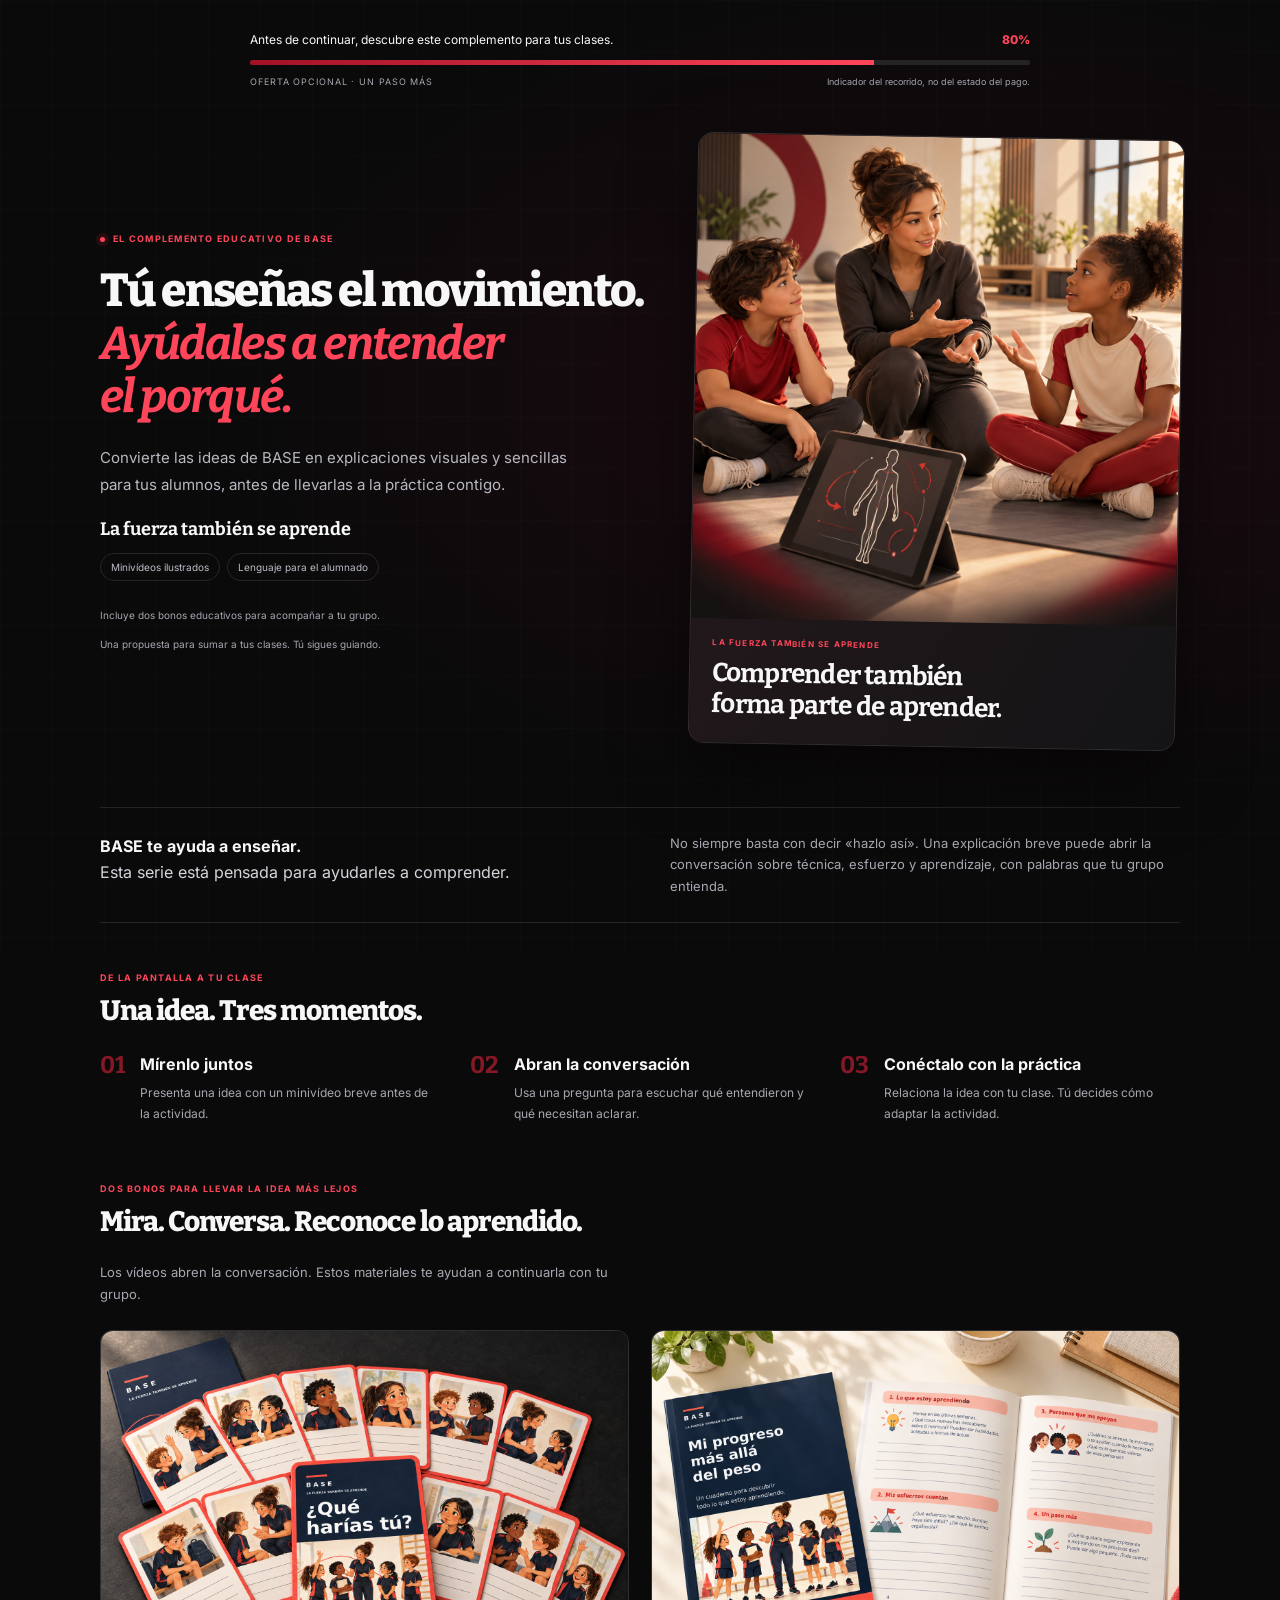
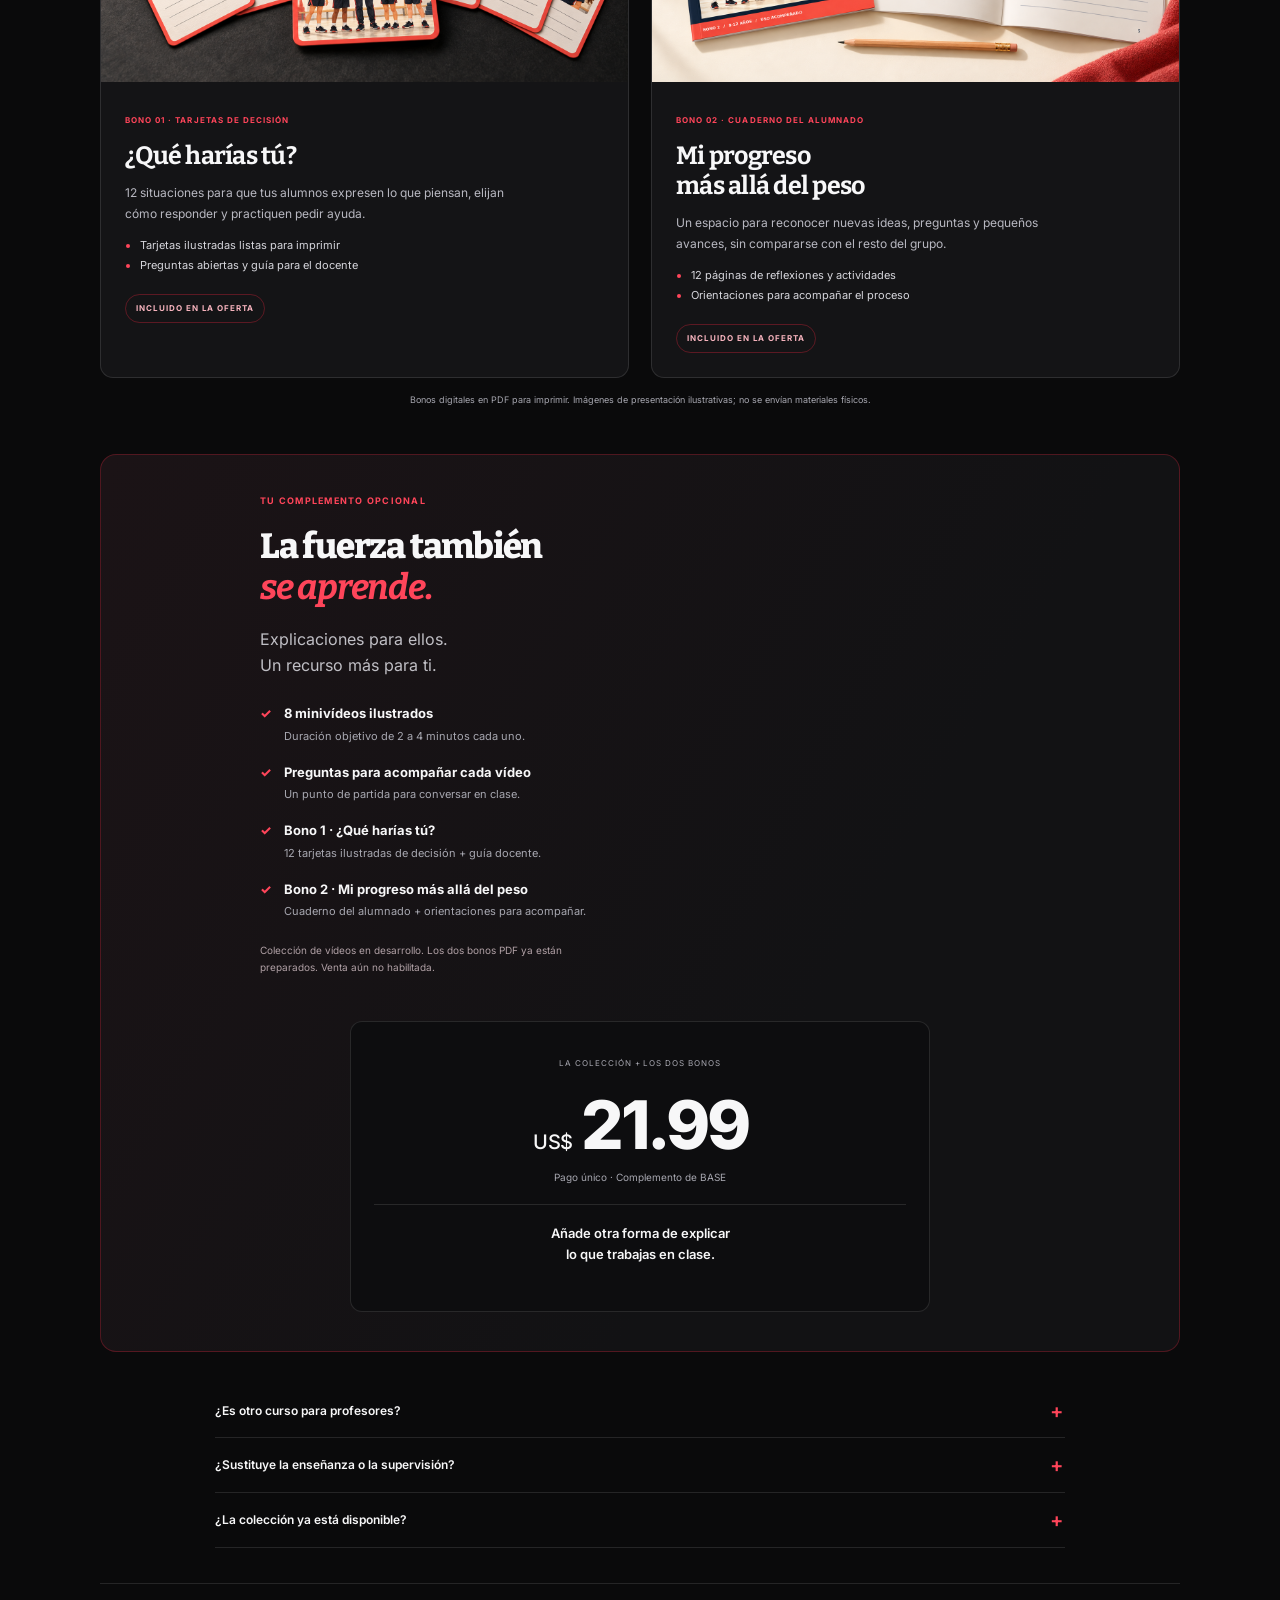
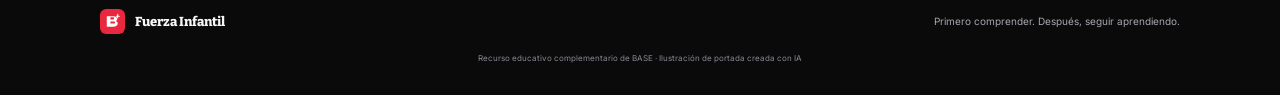
==== inicio/up1/index.html @ d93c8211 "Add files via upload" ====
<!doctype html>
<html lang="es-419">
<head>
<meta charset="utf-8"><meta name="viewport" content="width=device-width,initial-scale=1">
<meta name="robots" content="noindex,nofollow"><meta name="theme-color" content="#0a0a0b">
<title>La fuerza también se aprende · BASE</title>
<meta name="description" content="Propuesta de minivídeos educativos para ayudar a tu alumnado a comprender la práctica de fuerza. Complemento opcional de BASE.">
<link rel="icon" href="assets/mark.svg" type="image/svg+xml"><link rel="stylesheet" href="assets/fonts.css"><link rel="stylesheet" href="styles.css">
</head>
<body>
<a class="skip" href="#contenido">Saltar al contenido</a>

<main id="contenido">
<section class="journey wrap" aria-label="Oferta adicional opcional">
<div class="journey-head"><p>Antes de continuar, descubre este complemento para tus clases.</p><span>80%</span></div>
<div class="progress" role="progressbar" aria-label="Posición ilustrativa en el recorrido de la oferta" aria-valuemin="0" aria-valuemax="100" aria-valuenow="80"><span></span></div>
<div class="journey-foot"><span>OFERTA OPCIONAL · UN PASO MÁS</span><span>Indicador del recorrido, no del estado del pago.</span></div>
</section>
<section class="hero wrap">
<div class="hero-copy"><p class="eyebrow"><span></span> EL COMPLEMENTO EDUCATIVO DE BASE</p>
<h1>Tú enseñas el movimiento.<br><em>Ayúdales a entender<br>el porqué.</em></h1>
<p class="intro">Convierte las ideas de BASE en explicaciones visuales y sencillas para tus alumnos, antes de llevarlas a la práctica contigo.</p>
<p class="product-name">La fuerza también se aprende</p>
<div class="tags"><span>Minivídeos ilustrados</span><span>Lenguaje para el alumnado</span></div>
<p class="micro">Incluye dos bonos educativos para acompañar a tu grupo.</p>
<p class="micro">Una propuesta para sumar a tus clases. Tú sigues guiando.</p></div>
<figure class="visual visual-new"><img class="hero-image" src="assets/hero-aprender-v2.png" width="1254" height="1254" alt="Ilustración de una docente conversando con dos alumnos sobre el aprendizaje del movimiento."><figcaption><span>LA FUERZA TAMBIÉN SE APRENDE</span><b>Comprender también<br>forma parte de aprender.</b></figcaption></figure>
</section>
<section class="bridge wrap"><p><b>BASE te ayuda a enseñar.</b><br>Esta serie está pensada para ayudarles a comprender.</p><p>No siempre basta con decir «hazlo así». Una explicación breve puede abrir la conversación sobre técnica, esfuerzo y aprendizaje, con palabras que tu grupo entienda.</p></section>
<section class="how wrap"><div class="section-heading"><p class="eyebrow">DE LA PANTALLA A TU CLASE</p><h2>Una idea. Tres momentos.</h2></div><div class="steps"><article><span>01</span><div><h3>Mírenlo juntos</h3><p>Presenta una idea con un minivídeo breve antes de la actividad.</p></div></article><article><span>02</span><div><h3>Abran la conversación</h3><p>Usa una pregunta para escuchar qué entendieron y qué necesitan aclarar.</p></div></article><article><span>03</span><div><h3>Conéctalo con la práctica</h3><p>Relaciona la idea con tu clase. Tú decides cómo adaptar la actividad.</p></div></article></div></section>
<section class="bonuses wrap" aria-labelledby="bonus-title"><div class="section-heading"><p class="eyebrow">DOS BONOS PARA LLEVAR LA IDEA MÁS LEJOS</p><h2 id="bonus-title">Mira. Conversa. Reconoce lo aprendido.</h2><p class="bonus-intro">Los vídeos abren la conversación. Estos materiales te ayudan a continuarla con tu grupo.</p></div><div class="bonus-grid"><article class="bonus-card"><div class="mockup"><img src="assets/bono-tarjetas-mockup-v3.png" width="1536" height="1024" loading="lazy" alt="Presentación de las tarjetas ilustradas ¿Qué harías tú? y su guía para docentes."></div><div class="bonus-copy"><span class="bonus-number">BONO 01 · TARJETAS DE DECISIÓN</span><h3>¿Qué harías tú?</h3><p>12 situaciones para que tus alumnos expresen lo que piensan, elijan cómo responder y practiquen pedir ayuda.</p><ul><li>Tarjetas ilustradas listas para imprimir</li><li>Preguntas abiertas y guía para el docente</li></ul><span class="included-label">INCLUIDO EN LA OFERTA</span></div></article><article class="bonus-card"><div class="mockup"><img src="assets/bono-cuaderno-mockup-v3.png" width="1536" height="1024" loading="lazy" alt="Presentación del cuaderno Mi progreso más allá del peso con su portada y páginas de reflexión."></div><div class="bonus-copy"><span class="bonus-number">BONO 02 · CUADERNO DEL ALUMNADO</span><h3>Mi progreso<br>más allá del peso</h3><p>Un espacio para reconocer nuevas ideas, preguntas y pequeños avances, sin compararse con el resto del grupo.</p><ul><li>12 páginas de reflexiones y actividades</li><li>Orientaciones para acompañar el proceso</li></ul><span class="included-label">INCLUIDO EN LA OFERTA</span></div></article></div><p class="mockup-note">Bonos digitales en PDF para imprimir. Imágenes de presentación ilustrativas; no se envían materiales físicos.</p></section>
<section id="oferta" class="offer wrap" aria-labelledby="offer-title"><div class="offer-copy"><p class="eyebrow">TU COMPLEMENTO OPCIONAL</p><h2 id="offer-title">La fuerza también<br><em>se aprende.</em></h2><p class="offer-intro">Explicaciones para ellos.<br>Un recurso más para ti.</p><ul class="includes"><li><b>8 minivídeos ilustrados</b><span>Duración objetivo de 2 a 4 minutos cada uno.</span></li><li><b>Preguntas para acompañar cada vídeo</b><span>Un punto de partida para conversar en clase.</span></li><li><b>Bono 1 · ¿Qué harías tú?</b><span>12 tarjetas ilustradas de decisión + guía docente.</span></li><li><b>Bono 2 · Mi progreso más allá del peso</b><span>Cuaderno del alumnado + orientaciones para acompañar.</span></li></ul><p class="planned">Colección de vídeos en desarrollo. Los dos bonos PDF ya están preparados. Venta aún no habilitada.</p></div><div class="offer-box"><span class="price-label">LA COLECCIÓN + LOS DOS BONOS</span><div class="base-offer-price" aria-label="21 dólares estadounidenses con 99 centavos"><span class="base-offer-currency">US$</span><span class="base-offer-amount">21.99</span></div><p class="price-sub">Pago único · Complemento de BASE</p><div class="divider"></div><p class="box-lead">Añade otra forma de explicar<br>lo que trabajas en clase.</p>
<!-- HOTMART - Sales Funnel Widget -->
<div id="hotmart-sales-funnel"></div>
<script src="https://checkout.hotmart.com/lib/hotmart-checkout-elements.js"></script>
<script>checkoutElements.init('salesFunnel').mount('#hotmart-sales-funnel')</script>
<!-- HOTMART - Sales Funnel Widget -->


</div></section>
<section class="faq wrap" aria-label="Preguntas frecuentes"><details><summary>¿Es otro curso para profesores?</summary><p>No. BASE está dirigido al adulto que enseña. Esta serie se plantea como un recurso audiovisual para compartir con el alumnado, acompañado por su docente o entrenador.</p></details><details><summary>¿Sustituye la enseñanza o la supervisión?</summary><p>No. Es material educativo general. No prescribe ejercicios, cargas o tratamientos, ni reemplaza la observación, la adaptación individual o la supervisión profesional.</p></details><details><summary>¿La colección ya está disponible?</summary><p>Los dos bonos PDF están preparados. La colección de minivídeos continúa en desarrollo; la venta se habilitará cuando estén confirmados el contenido, el acceso y las condiciones de la oferta.</p></details></section>
</main><footer class="wrap"><div class="brand"><img src="assets/mark.svg" width="25" height="25" alt=""><span>Fuerza Infantil</span></div><p>Primero comprender. Después, seguir aprendiendo.</p><small>Recurso educativo complementario de BASE · Ilustración de portada creada con IA</small></footer>
</body></html>
---- inicio/up1/assets/fonts.css ----
@font-face {
  font-family: 'Bitter';
  font-style: italic;
  font-weight: 700;
  font-display: swap;
  src: url(./font-1.ttf) format('truetype');
}
@font-face {
  font-family: 'Bitter';
  font-style: normal;
  font-weight: 700;
  font-display: swap;
  src: url(./font-2.ttf) format('truetype');
}
@font-face {
  font-family: 'Bitter';
  font-style: normal;
  font-weight: 800;
  font-display: swap;
  src: url(./font-3.ttf) format('truetype');
}
@font-face {
  font-family: 'Inter';
  font-style: normal;
  font-weight: 400;
  font-display: swap;
  src: url(./font-4.ttf) format('truetype');
}
@font-face {
  font-family: 'Inter';
  font-style: normal;
  font-weight: 500;
  font-display: swap;
  src: url(./font-5.ttf) format('truetype');
}
@font-face {
  font-family: 'Inter';
  font-style: normal;
  font-weight: 600;
  font-display: swap;
  src: url(./font-6.ttf) format('truetype');
}
@font-face {
  font-family: 'Inter';
  font-style: normal;
  font-weight: 700;
  font-display: swap;
  src: url(./font-7.ttf) format('truetype');
}
@font-face {
  font-family: 'Inter';
  font-style: normal;
  font-weight: 800;
  font-display: swap;
  src: url(./font-8.ttf) format('truetype');
}
---- inicio/up1/styles.css ----
:root{--bg:#0a0a0b;--surface:#141416;--red:#ec243e;--bright:#ff455a;--white:#f7f7f8;--muted:#a7a7b0;--line:#ffffff1c;--serif:Bitter,Georgia,serif;--sans:Inter,Arial,sans-serif}*{box-sizing:border-box}html{scroll-behavior:smooth;scroll-padding-top:24px}body{margin:0;background:var(--bg);color:var(--white);font:15px/1.65 var(--sans);-webkit-font-smoothing:antialiased}body:before{content:"";position:absolute;inset:0 0 auto;height:950px;background:radial-gradient(ellipse at 75% 42%,#73112530,transparent 55%),linear-gradient(#ffffff03 1px,transparent 1px),linear-gradient(90deg,#ffffff03 1px,transparent 1px);background-size:auto,52px 52px,52px 52px;pointer-events:none;z-index:-1}.wrap{width:min(1080px,calc(100% - 64px));margin-inline:auto}img{display:block;max-width:100%;height:auto}a{color:inherit}button{font:inherit;cursor:pointer}a,button,summary{touch-action:manipulation}:focus-visible{outline:3px solid #ff8391;outline-offset:5px}[hidden]{display:none!important}.skip{position:fixed;left:10px;top:10px;transform:translateY(-160%);background:var(--red);padding:8px 12px;z-index:9}.skip:focus{transform:none}.draft{text-align:center;background:#201318;border-bottom:1px solid #ec243e30;color:#dfb6bd;padding:7px 16px;font-size:9px;letter-spacing:.13em;font-weight:600}.brandbar{height:75px;display:flex;align-items:center;justify-content:space-between;border-bottom:1px solid var(--line)}.brand{display:flex;align-items:center;gap:10px}.brand>span{font:800 17px/1.2 var(--serif)}.brand small{display:block;font:500 7px var(--sans);letter-spacing:.15em;color:var(--muted);margin-top:5px}.method{font-size:10px;letter-spacing:.14em;color:var(--muted)}.method b{padding:5px 9px;border:1px solid var(--line);border-radius:4px;color:var(--white);margin-left:7px}.journey{padding-top:25px;max-width:780px}.journey-head,.journey-foot{display:flex;justify-content:space-between;gap:15px}.journey-head{align-items:center;font-size:12px}.journey-head p{margin:0}.journey-head>span{color:var(--bright);font-weight:800}.progress{height:5px;margin:10px 0;background:#242427;border-radius:20px;overflow:hidden}.progress span{display:block;width:80%;height:100%;background:linear-gradient(90deg,#a31126,var(--bright))}.journey-foot{font-size:9px;color:var(--muted);line-height:1.5}.journey-foot>span:first-child{letter-spacing:.1em}h1,h2,h3,p{margin-top:0}h1,h2{font-family:var(--serif);font-weight:800;line-height:1.15;letter-spacing:-.035em;text-wrap:balance}h1{font-size:clamp(36px,3.6vw,49px);margin-bottom:22px}h1 em,h2 em{color:var(--bright);font-weight:700}h2{font-size:32px}h3{font-size:16px;margin-bottom:6px}.hero{display:grid;grid-template-columns:1.12fr 1fr;align-items:center;gap:48px;padding-top:60px;padding-bottom:59px}.eyebrow{font-size:9px;letter-spacing:.14em;font-weight:700;color:var(--bright);margin-bottom:18px;display:flex;align-items:center;gap:8px}.eyebrow>span{height:5px;width:5px;border-radius:50%;background:var(--bright);box-shadow:0 0 0 4px #ec243e20}.intro{font-size:15px;color:#b8b8c1;max-width:470px;line-height:1.75;margin-bottom:20px}.product-name{font:700 18px var(--serif);margin-bottom:13px}.tags{display:flex;flex-wrap:wrap;gap:7px;margin-bottom:26px}.tags span{border:1px solid var(--line);border-radius:99px;padding:5px 10px;font-size:10px;color:#bdbdc6}.button{display:inline-flex;align-items:center;justify-content:space-between;gap:22px;padding:16px 21px;border-radius:8px;background:var(--red);font-weight:700;text-decoration:none;font-size:13px;box-shadow:0 9px 40px #ec243e20;transition:background .2s,transform .2s}.button:hover{background:#ff324d;transform:translateY(-2px)}.button>span{font-size:21px;line-height:1}.micro{font-size:10px;color:var(--muted);margin:12px 0 0}.visual{position:relative;padding:0 7px 22px}.video-card{background:#17171a;border:1px solid #ffffff24;border-radius:15px;overflow:hidden;box-shadow:0 30px 80px #0008;transform:rotate(1.5deg)}.video-top{display:flex;align-items:center;justify-content:space-between;gap:10px;font-size:8px;letter-spacing:.1em;padding:16px 19px}.video-top b{color:var(--bright)}.video-art{background:#e9e3dc;position:relative}.video-art img{width:100%}.sample{position:absolute;bottom:10px;left:0;right:0;text-align:center;color:#544a47;font-size:6px;letter-spacing:.1em}.video-caption{padding:21px 23px}.episode{font-size:8px;letter-spacing:.13em;color:var(--bright);font-weight:700}.video-caption h2{font-size:29px;margin:9px 0 18px}.video-meta{border-top:1px solid var(--line);padding-top:12px;display:flex;justify-content:space-between;gap:8px;font-size:8px;color:var(--muted)}.float-label{position:absolute;right:-10px;bottom:0;background:#242126;border:1px solid #ffffff24;border-radius:9px;padding:12px 18px 12px 44px;font-size:10px;line-height:1.6;box-shadow:0 8px 22px #0005;transform:rotate(-2deg)}.float-label>span{position:absolute;left:16px;top:17px;color:var(--bright);font-size:24px}.bridge{border-top:1px solid var(--line);border-bottom:1px solid var(--line);padding:25px 0;display:grid;grid-template-columns:1fr 1fr;gap:60px}.bridge p{margin:0;font-size:13px;color:var(--muted)}.bridge p:first-child{font-size:16px;color:#d4d4db}.bridge b{color:var(--white)}.how{padding:48px 0}.section-heading .eyebrow{margin-bottom:9px}.section-heading h2{font-size:28px;margin-bottom:24px}.steps{display:grid;grid-template-columns:repeat(3,1fr);gap:30px}.steps article{display:flex;gap:15px}.steps article>span{font:700 24px var(--serif);color:#ec243e8c}.steps p{font-size:12px;line-height:1.7;color:var(--muted);margin:0}.offer{display:grid;grid-template-columns:1fr 1fr;background:linear-gradient(120deg,#1b1316,#121214 65%);border:1px solid #ec243e47;border-radius:16px;padding:39px;gap:45px;align-items:start}.offer h2{font-size:35px;margin-bottom:20px}.offer-intro{color:#c0bfc5;font-size:16px;line-height:1.6}.includes{list-style:none;padding:0;margin:25px 0 22px}.includes li{position:relative;padding-left:24px;margin-bottom:17px;font-size:13px}.includes li:before{content:'✓';color:var(--bright);font-weight:800;position:absolute;left:0}.includes b,.includes span{display:block}.includes span{font-size:11px;color:var(--muted);margin-top:2px}.planned{font-size:10px;color:#b0a0a5;line-height:1.7;margin:0;max-width:330px}.offer-box{text-align:center;background:#0d0d0f;border:1px solid var(--line);border-radius:12px;padding:27px 23px}.price-label{font-size:8px;letter-spacing:.12em;color:var(--muted)}.price{font-size:67px;letter-spacing:-.06em;font-weight:800;line-height:1.15;margin-top:8px}.price>span{font-size:19px;letter-spacing:-.03em;margin-right:7px;font-weight:500}.price sup{font-size:29px;vertical-align:super;margin-left:3px;letter-spacing:-.03em}.price-sub{font-size:10px;color:var(--muted);margin:6px 0 18px}.divider{height:1px;background:var(--line);margin-bottom:18px}.box-lead{font-size:13px;font-weight:600;margin-bottom:18px}.embed-placeholder{border:1px dashed #ec243e85;background:#ec243e09;border-radius:8px;padding:16px 13px}.embed-icon{display:block;color:var(--bright);font-size:18px;font-weight:700;line-height:1.2;margin-bottom:6px}.embed-placeholder strong{font-size:12px}.embed-placeholder p{font-size:10px;color:var(--muted);margin:6px 0 12px}.demo-button{display:block;background:#a51b2d;border:1px solid #c6273b;color:#fce9ec;font-size:11px;font-weight:600;border-radius:5px;padding:12px 7px}.embed-placeholder small{display:block;font-size:8px;color:#c898a0;line-height:1.5;margin-top:8px}.terms{font-size:9px;line-height:1.6;color:var(--muted);margin:12px 0 15px}.decline{border:0;background:none;color:#c7c7cf;text-decoration:underline;text-underline-offset:3px;font-size:10px;padding:8px 0;line-height:1.6}.decline:hover{color:white}.decline-note{font-size:10px;color:#ffd4da;margin:10px 0}.independent{font-size:9px;color:var(--muted);margin:8px 0 0;line-height:1.6}.faq{padding:32px 0 35px;max-width:850px}details{border-bottom:1px solid var(--line)}summary{cursor:pointer;list-style:none;font-size:12px;font-weight:600;padding:17px 25px 17px 0;position:relative}summary::-webkit-details-marker{display:none}summary:after{content:'+';position:absolute;right:2px;color:var(--bright);font-size:20px;top:11px}details[open] summary:after{content:'−'}details p{font-size:12px;color:var(--muted);padding-right:30px;margin-bottom:18px}footer{border-top:1px solid var(--line);padding:25px 0 30px;display:flex;justify-content:space-between;align-items:center;gap:18px;flex-wrap:wrap}footer .brand>span{font-size:13px}footer p{font-size:10px;color:var(--muted);margin:0}footer small{width:100%;font-size:8px;color:#898992;text-align:center}@media(max-width:760px){.wrap{width:calc(100% - 40px)}.brandbar{height:65px}.brand>span{font-size:14px}.method{font-size:8px}.journey{padding-top:20px}.journey-head{font-size:10px}.journey-foot{font-size:8px}.journey-foot>span:last-child{max-width:150px;text-align:right}.hero{grid-template-columns:1fr;padding-top:38px;padding-bottom:35px;gap:35px}.hero-copy{text-align:center}.eyebrow{justify-content:center;font-size:8px}h1{font-size:38px;line-height:1.14}.intro{font-size:13px;margin-inline:auto}.product-name{font-size:17px}.tags{justify-content:center}.button{width:100%;max-width:360px;font-size:12px;padding:16px}.visual{max-width:420px;width:100%;margin:auto;padding:0 9px 15px}.float-label{right:0}.video-caption h2{font-size:27px}.bridge{grid-template-columns:1fr;gap:13px;padding:23px 0;text-align:center}.bridge p{font-size:12px}.bridge p:first-child{font-size:15px}.how{padding:35px 0}.section-heading{text-align:center}.section-heading h2{font-size:26px}.steps{grid-template-columns:1fr;gap:21px;max-width:340px;margin:auto}.steps h3{font-size:14px}.steps article>span{font-size:22px}.offer{grid-template-columns:1fr;padding:25px 18px;gap:24px}.offer-copy>.eyebrow{justify-content:flex-start}.offer h2{font-size:32px}.offer-intro{font-size:14px}.includes{margin:20px 0}.planned{max-width:none}.offer-box{padding:24px 17px}.faq{padding-top:23px}summary{font-size:11px}footer{justify-content:center;text-align:center;gap:13px}footer p{width:100%}.draft{font-size:7px;letter-spacing:.08em}}@media(prefers-reduced-motion:reduce){html{scroll-behavior:auto}.button{transition:none}}

/* Revisión visual y bonos */
.journey{padding-top:30px}.hero{padding-top:48px}.hero-price{display:flex;align-items:center;flex-wrap:wrap;gap:13px;color:#c7c7d0;font-size:12px;margin:0}.hero-price b{font-size:21px;font-weight:800;color:var(--white);letter-spacing:-.03em}.visual-new{padding:0;margin:0;border:1px solid #ffffff25;border-radius:16px;overflow:hidden;box-shadow:0 25px 70px #0008;transform:rotate(1deg)}.hero-image{width:100%;aspect-ratio:1;object-fit:cover}.visual-new figcaption{padding:18px 22px 23px;background:linear-gradient(120deg,#21181b,#141416);display:flex;flex-direction:column;gap:8px}.visual-new figcaption span{font-size:8px;font-weight:700;letter-spacing:.15em;color:var(--bright)}.visual-new figcaption b{font:700 26px/1.2 var(--serif);letter-spacing:-.03em}.bonuses{padding:10px 0 46px}.bonus-intro{font-size:13px;color:var(--muted);max-width:540px;margin-bottom:25px}.bonus-grid{display:grid;grid-template-columns:1fr 1fr;gap:22px}.bonus-card{border:1px solid var(--line);border-radius:13px;overflow:hidden;background:#141416}.mockup{background:#101012;aspect-ratio:1.42;overflow:hidden}.mockup img{width:100%;height:100%;object-fit:cover}.bonus-copy{padding:24px}.bonus-number{font-size:8px;letter-spacing:.13em;font-weight:700;color:var(--bright)}.bonus-copy h3{font:700 25px/1.2 var(--serif);letter-spacing:-.03em;margin:10px 0 12px}.bonus-copy p{font-size:12px;line-height:1.7;color:#b8b8c1;max-width:390px}.bonus-copy ul{padding-left:15px;font-size:11px;color:#d6d6dc;line-height:1.8;margin-bottom:18px}.bonus-copy li::marker{color:var(--bright)}.included-label{font-size:8px;font-weight:700;letter-spacing:.12em;border:1px solid #ec243e55;border-radius:30px;padding:7px 10px;color:#f9b5bf;display:inline-block}.offer{scroll-margin-top:22px}@media(max-width:760px){.hero{padding-top:35px}.hero-price{justify-content:center;font-size:11px}.visual-new{max-width:420px;margin:auto;transform:none;padding:0}.visual-new figcaption b{font-size:25px}.bonuses{padding:0 0 30px}.bonus-intro{margin-inline:auto;font-size:12px}.bonus-grid{grid-template-columns:1fr;gap:20px}.bonus-copy{padding:21px}.bonus-copy h3{font-size:24px}.mockup{aspect-ratio:1.25}}

.mockup{aspect-ratio:1.5}.mockup img{object-fit:contain}.mockup-note{font-size:9px;color:var(--muted);text-align:center;margin:15px 0 0}

/* Precio y panel Hotmart centrados, sin desbordar la cuadrícula. */
#oferta{grid-template-columns:minmax(0,1fr);}
#oferta .offer-copy{min-width:0;width:100%;max-width:760px;margin-inline:auto;}
#oferta .offer-box{min-width:0;box-sizing:border-box;width:100%;max-width:580px;margin-inline:auto;justify-self:center;}
#oferta .base-offer-price{display:flex;align-items:baseline;justify-content:center;gap:9px;width:100%;min-width:0;margin:12px auto 0;padding:0;text-align:center;white-space:nowrap;font-family:Inter,Arial,sans-serif;color:#f7f7f8;line-height:1.15;}
#oferta .base-offer-currency{display:inline-block;flex:0 0 auto;white-space:nowrap;font-size:20px;font-weight:500;letter-spacing:-.03em;line-height:1;}
#oferta .base-offer-amount{display:inline-block;flex:0 0 auto;font-size:clamp(48px,9vw,67px);font-weight:800;letter-spacing:-.055em;line-height:1.15;}
#hotmart-sales-funnel{display:flex;flex-direction:column;align-items:center;justify-content:center;box-sizing:border-box;width:100%;max-width:100%;min-width:0;margin-inline:auto;overflow-x:auto;}
#hotmart-sales-funnel>*{box-sizing:border-box;max-width:100%!important;min-width:0!important;margin-inline:auto!important;}
#hotmart-sales-funnel iframe{display:block;box-sizing:border-box;width:100%!important;max-width:100%!important;min-width:0!important;margin-inline:auto!important;border:0;}
@media(max-width:760px){#oferta .offer-box{padding-inline:14px;}#oferta .base-offer-currency{font-size:18px;}}
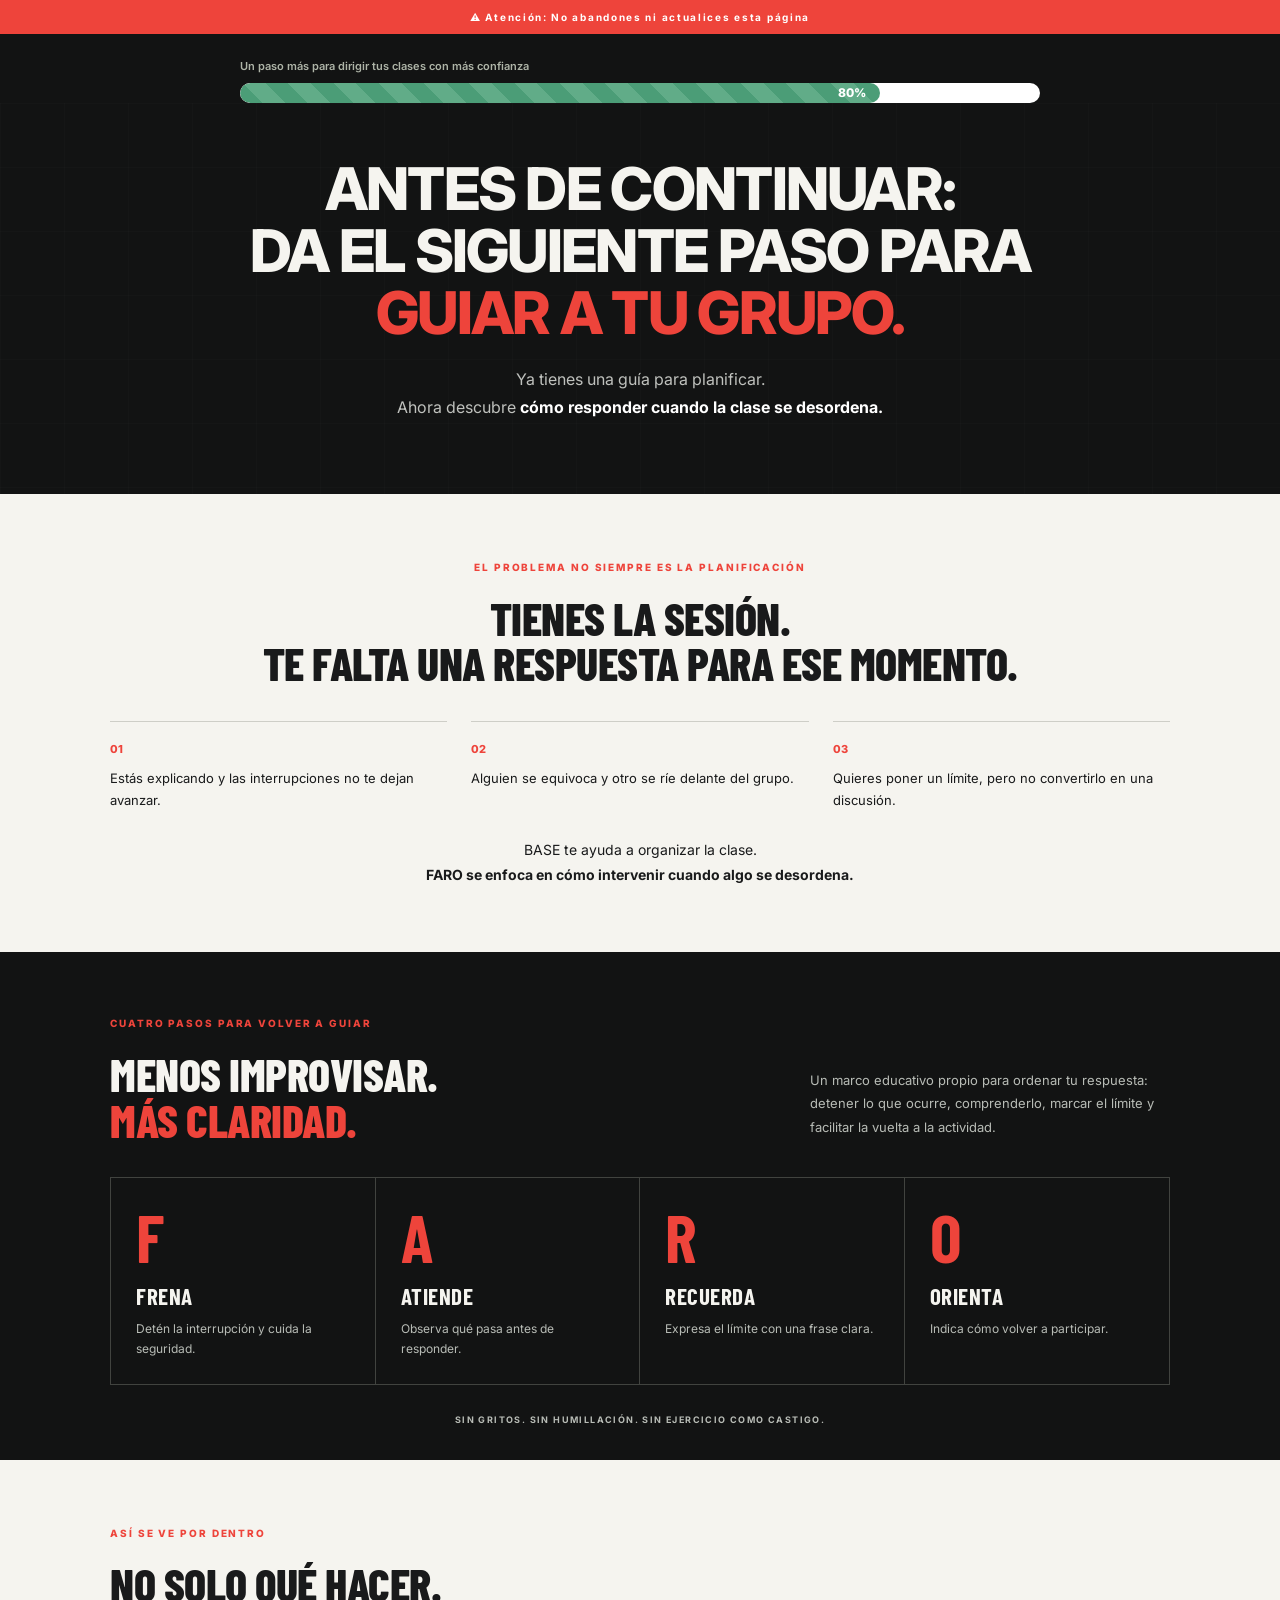
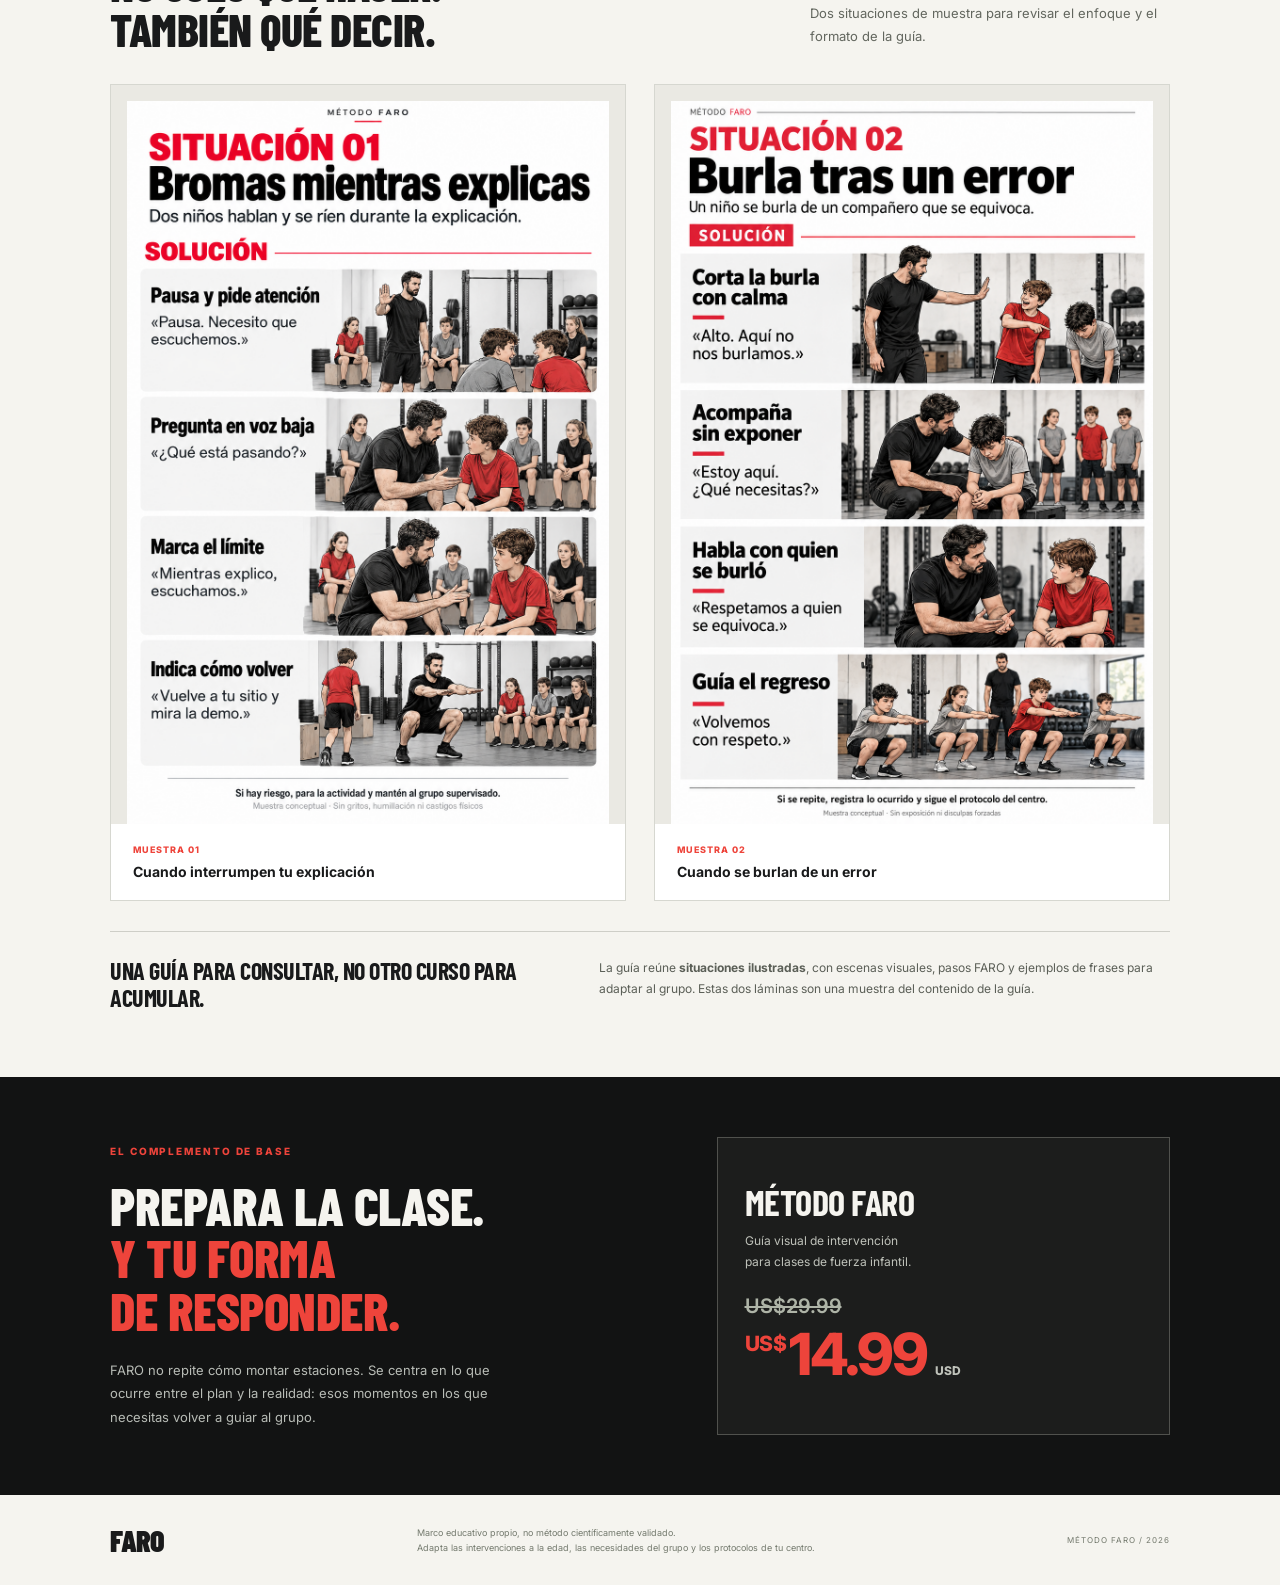
==== commit cbb9b775: "Add files via upload" ====
--- a/inicio/up1/index.html
+++ b/inicio/up1/index.html
@@ -1,43 +1,20 @@
-<!doctype html>
-<html lang="es-419">
-<head>
-<meta charset="utf-8"><meta name="viewport" content="width=device-width,initial-scale=1">
-<meta name="robots" content="noindex,nofollow"><meta name="theme-color" content="#0a0a0b">
-<title>La fuerza también se aprende · BASE</title>
-<meta name="description" content="Propuesta de minivídeos educativos para ayudar a tu alumnado a comprender la práctica de fuerza. Complemento opcional de BASE.">
-<link rel="icon" href="assets/mark.svg" type="image/svg+xml"><link rel="stylesheet" href="assets/fonts.css"><link rel="stylesheet" href="styles.css">
-</head>
-<body>
-<a class="skip" href="#contenido">Saltar al contenido</a>
-
-<main id="contenido">
-<section class="journey wrap" aria-label="Oferta adicional opcional">
-<div class="journey-head"><p>Antes de continuar, descubre este complemento para tus clases.</p><span>80%</span></div>
-<div class="progress" role="progressbar" aria-label="Posición ilustrativa en el recorrido de la oferta" aria-valuemin="0" aria-valuemax="100" aria-valuenow="80"><span></span></div>
-<div class="journey-foot"><span>OFERTA OPCIONAL · UN PASO MÁS</span><span>Indicador del recorrido, no del estado del pago.</span></div>
-</section>
-<section class="hero wrap">
-<div class="hero-copy"><p class="eyebrow"><span></span> EL COMPLEMENTO EDUCATIVO DE BASE</p>
-<h1>Tú enseñas el movimiento.<br><em>Ayúdales a entender<br>el porqué.</em></h1>
-<p class="intro">Convierte las ideas de BASE en explicaciones visuales y sencillas para tus alumnos, antes de llevarlas a la práctica contigo.</p>
-<p class="product-name">La fuerza también se aprende</p>
-<div class="tags"><span>Minivídeos ilustrados</span><span>Lenguaje para el alumnado</span></div>
-<p class="micro">Incluye dos bonos educativos para acompañar a tu grupo.</p>
-<p class="micro">Una propuesta para sumar a tus clases. Tú sigues guiando.</p></div>
-<figure class="visual visual-new"><img class="hero-image" src="assets/hero-aprender-v2.png" width="1254" height="1254" alt="Ilustración de una docente conversando con dos alumnos sobre el aprendizaje del movimiento."><figcaption><span>LA FUERZA TAMBIÉN SE APRENDE</span><b>Comprender también<br>forma parte de aprender.</b></figcaption></figure>
-</section>
-<section class="bridge wrap"><p><b>BASE te ayuda a enseñar.</b><br>Esta serie está pensada para ayudarles a comprender.</p><p>No siempre basta con decir «hazlo así». Una explicación breve puede abrir la conversación sobre técnica, esfuerzo y aprendizaje, con palabras que tu grupo entienda.</p></section>
-<section class="how wrap"><div class="section-heading"><p class="eyebrow">DE LA PANTALLA A TU CLASE</p><h2>Una idea. Tres momentos.</h2></div><div class="steps"><article><span>01</span><div><h3>Mírenlo juntos</h3><p>Presenta una idea con un minivídeo breve antes de la actividad.</p></div></article><article><span>02</span><div><h3>Abran la conversación</h3><p>Usa una pregunta para escuchar qué entendieron y qué necesitan aclarar.</p></div></article><article><span>03</span><div><h3>Conéctalo con la práctica</h3><p>Relaciona la idea con tu clase. Tú decides cómo adaptar la actividad.</p></div></article></div></section>
-<section class="bonuses wrap" aria-labelledby="bonus-title"><div class="section-heading"><p class="eyebrow">DOS BONOS PARA LLEVAR LA IDEA MÁS LEJOS</p><h2 id="bonus-title">Mira. Conversa. Reconoce lo aprendido.</h2><p class="bonus-intro">Los vídeos abren la conversación. Estos materiales te ayudan a continuarla con tu grupo.</p></div><div class="bonus-grid"><article class="bonus-card"><div class="mockup"><img src="assets/bono-tarjetas-mockup-v3.png" width="1536" height="1024" loading="lazy" alt="Presentación de las tarjetas ilustradas ¿Qué harías tú? y su guía para docentes."></div><div class="bonus-copy"><span class="bonus-number">BONO 01 · TARJETAS DE DECISIÓN</span><h3>¿Qué harías tú?</h3><p>12 situaciones para que tus alumnos expresen lo que piensan, elijan cómo responder y practiquen pedir ayuda.</p><ul><li>Tarjetas ilustradas listas para imprimir</li><li>Preguntas abiertas y guía para el docente</li></ul><span class="included-label">INCLUIDO EN LA OFERTA</span></div></article><article class="bonus-card"><div class="mockup"><img src="assets/bono-cuaderno-mockup-v3.png" width="1536" height="1024" loading="lazy" alt="Presentación del cuaderno Mi progreso más allá del peso con su portada y páginas de reflexión."></div><div class="bonus-copy"><span class="bonus-number">BONO 02 · CUADERNO DEL ALUMNADO</span><h3>Mi progreso<br>más allá del peso</h3><p>Un espacio para reconocer nuevas ideas, preguntas y pequeños avances, sin compararse con el resto del grupo.</p><ul><li>12 páginas de reflexiones y actividades</li><li>Orientaciones para acompañar el proceso</li></ul><span class="included-label">INCLUIDO EN LA OFERTA</span></div></article></div><p class="mockup-note">Bonos digitales en PDF para imprimir. Imágenes de presentación ilustrativas; no se envían materiales físicos.</p></section>
-<section id="oferta" class="offer wrap" aria-labelledby="offer-title"><div class="offer-copy"><p class="eyebrow">TU COMPLEMENTO OPCIONAL</p><h2 id="offer-title">La fuerza también<br><em>se aprende.</em></h2><p class="offer-intro">Explicaciones para ellos.<br>Un recurso más para ti.</p><ul class="includes"><li><b>8 minivídeos ilustrados</b><span>Duración objetivo de 2 a 4 minutos cada uno.</span></li><li><b>Preguntas para acompañar cada vídeo</b><span>Un punto de partida para conversar en clase.</span></li><li><b>Bono 1 · ¿Qué harías tú?</b><span>12 tarjetas ilustradas de decisión + guía docente.</span></li><li><b>Bono 2 · Mi progreso más allá del peso</b><span>Cuaderno del alumnado + orientaciones para acompañar.</span></li></ul><p class="planned">Colección de vídeos en desarrollo. Los dos bonos PDF ya están preparados. Venta aún no habilitada.</p></div><div class="offer-box"><span class="price-label">LA COLECCIÓN + LOS DOS BONOS</span><div class="base-offer-price" aria-label="21 dólares estadounidenses con 99 centavos"><span class="base-offer-currency">US$</span><span class="base-offer-amount">21.99</span></div><p class="price-sub">Pago único · Complemento de BASE</p><div class="divider"></div><p class="box-lead">Añade otra forma de explicar<br>lo que trabajas en clase.</p>
+<!doctype html><html lang="es"><head><meta charset="UTF-8"><meta name="viewport" content="width=device-width, initial-scale=1"><meta name="description" content="Método FARO: una guía visual para saber qué hacer y qué decir cuando se desordena una clase de fuerza infantil."><title>Método FARO · Vuelve a guiar la clase</title><link rel="stylesheet" href="style.css"></head><body>
+<div class="review">⚠️ Atención: No abandones ni actualices esta página</div>
+<div class="visual-progress"><div class="progress-inner"><p>Un paso más para dirigir tus clases con más confianza</p><div class="progress-track" role="img" aria-label="Indicador visual fijo al 80 por ciento; no representa el estado de una compra"><div class="progress-fill"><span>80%</span></div></div></div></div>
+<main><section id="inicio" class="hero dark hero-centered"><div class="wrap"><h1>ANTES DE CONTINUAR:<br>DA EL SIGUIENTE PASO PARA<br><em>GUIAR A TU GRUPO.</em></h1><p class="intro">Ya tienes una guía para planificar.<br>Ahora descubre <strong>cómo responder cuando la clase se desordena.</strong></p></div></section>
+<section class="problem"><div class="wrap"><p class="eyebrow red">EL PROBLEMA NO SIEMPRE ES LA PLANIFICACIÓN</p><h2>TIENES LA SESIÓN.<br>TE FALTA UNA RESPUESTA PARA ESE MOMENTO.</h2><div class="problems"><p><span>01</span>Estás explicando y las interrupciones no te dejan avanzar.</p><p><span>02</span>Alguien se equivoca y otro se ríe delante del grupo.</p><p><span>03</span>Quieres poner un límite, pero no convertirlo en una discusión.</p></div><p class="punch">BASE te ayuda a organizar la clase.<br><strong>FARO se enfoca en cómo intervenir cuando algo se desordena.</strong></p></div></section>
+<section id="metodo" class="method dark"><div class="wrap"><div class="section-head"><div><p class="eyebrow">CUATRO PASOS PARA VOLVER A GUIAR</p><h2>MENOS IMPROVISAR.<br><em>MÁS CLARIDAD.</em></h2></div><p>Un marco educativo propio para ordenar tu respuesta: detener lo que ocurre, comprenderlo, marcar el límite y facilitar la vuelta a la actividad.</p></div><div class="steps"><article><b>F</b><h3>FRENA</h3><p>Detén la interrupción y cuida la seguridad.</p></article><article><b>A</b><h3>ATIENDE</h3><p>Observa qué pasa antes de responder.</p></article><article><b>R</b><h3>RECUERDA</h3><p>Expresa el límite con una frase clara.</p></article><article><b>O</b><h3>ORIENTA</h3><p>Indica cómo volver a participar.</p></article></div><div class="method-note">SIN GRITOS. SIN HUMILLACIÓN. SIN EJERCICIO COMO CASTIGO.</div></div></section>
+<section id="muestras" class="samples"><div class="wrap"><div class="section-head"><div><p class="eyebrow red">ASÍ SE VE POR DENTRO</p><h2>NO SOLO QUÉ HACER.<br>TAMBIÉN QUÉ DECIR.</h2></div><p>Dos situaciones de muestra para revisar el enfoque y el formato de la guía.</p></div><div class="sample-grid"><button class="sample" data-image="assets/interrupciones.png" data-title="Interrupciones al explicar"><div class="sample-image"><img src="assets/interrupciones.png" alt="Lámina de muestra: cómo intervenir ante interrupciones al explicar" loading="lazy"></div><span><small>MUESTRA 01</small><strong>Cuando interrumpen tu explicación</strong></span></button><button class="sample" data-image="assets/burlas.png" data-title="Burlas ante un error"><div class="sample-image"><img src="assets/burlas.png" alt="Lámina de muestra: cómo intervenir ante burlas por un error" loading="lazy"></div><span><small>MUESTRA 02</small><strong>Cuando se burlan de un error</strong></span></button></div><div class="included"><h3>UNA GUÍA PARA CONSULTAR, NO OTRO CURSO PARA ACUMULAR.</h3><p>La guía reúne <strong>situaciones ilustradas</strong>, con escenas visuales, pasos FARO y ejemplos de frases para adaptar al grupo. Estas dos láminas son una muestra del contenido de la guía.</p></div></div></section>
+<section id="oferta" class="offer dark"><div class="wrap offer-grid"><div><p class="eyebrow">EL COMPLEMENTO DE BASE</p><h2>PREPARA LA CLASE.<br><em>Y TU FORMA<br>DE RESPONDER.</em></h2><p>FARO no repite cómo montar estaciones. Se centra en lo que ocurre entre el plan y la realidad: esos momentos en los que necesitas volver a guiar al grupo.</p></div><aside><h3>MÉTODO FARO</h3><p>Guía visual de intervención<br>para clases de fuerza infantil.</p><div class="reference-price"><s>US$29.99</s></div><div class="price"><span>US$</span>14.99<small>USD</small></div><div id="hotmart-checkout" class="hotmart-widget" aria-label="Checkout de Hotmart">
 <!-- HOTMART - Sales Funnel Widget -->
+<!--- sales funnel container --->
 <div id="hotmart-sales-funnel"></div>
+<!--- script load and setup --->
 <script src="https://checkout.hotmart.com/lib/hotmart-checkout-elements.js"></script>
-<script>checkoutElements.init('salesFunnel').mount('#hotmart-sales-funnel')</script>
+<script>
+checkoutElements.init('salesFunnel').mount('#hotmart-sales-funnel')
+</script>
 <!-- HOTMART - Sales Funnel Widget -->
-
-
-</div></section>
-<section class="faq wrap" aria-label="Preguntas frecuentes"><details><summary>¿Es otro curso para profesores?</summary><p>No. BASE está dirigido al adulto que enseña. Esta serie se plantea como un recurso audiovisual para compartir con el alumnado, acompañado por su docente o entrenador.</p></details><details><summary>¿Sustituye la enseñanza o la supervisión?</summary><p>No. Es material educativo general. No prescribe ejercicios, cargas o tratamientos, ni reemplaza la observación, la adaptación individual o la supervisión profesional.</p></details><details><summary>¿La colección ya está disponible?</summary><p>Los dos bonos PDF están preparados. La colección de minivídeos continúa en desarrollo; la venta se habilitará cuando estén confirmados el contenido, el acceso y las condiciones de la oferta.</p></details></section>
-</main><footer class="wrap"><div class="brand"><img src="assets/mark.svg" width="25" height="25" alt=""><span>Fuerza Infantil</span></div><p>Primero comprender. Después, seguir aprendiendo.</p><small>Recurso educativo complementario de BASE · Ilustración de portada creada con IA</small></footer>
-</body></html>
+</div></aside></div></section></main>
+<footer><span class="wordmark">FARO</span><p>Marco educativo propio, no método científicamente validado.<br>Adapta las intervenciones a la edad, las necesidades del grupo y los protocolos de tu centro.</p><span>MÉTODO FARO / 2026</span></footer>
+<dialog id="viewer"><button id="close-viewer" aria-label="Cerrar lámina ampliada">Cerrar ×</button><h2 id="viewer-title"></h2><img id="viewer-image" alt=""></dialog><script src="app.js"></script></body></html>
--- a/inicio/up1/style.css
+++ b/inicio/up1/style.css
@@ -0,0 +1,13 @@
+@import url('https://fonts.googleapis.com/css2?family=Barlow+Condensed:wght@600;700;800;900&family=Inter:wght@400;500;600;700;800&display=swap');
+:root{--red:#ee443b;--black:#121313;--paper:#f5f4ef;--ink:#191a1b}*{box-sizing:border-box}html{scroll-behavior:smooth;scroll-padding-top:22px}body{margin:0;background:var(--paper);color:var(--ink);font-family:Inter,Arial,sans-serif}a{color:inherit}button,a{-webkit-tap-highlight-color:transparent}button:focus-visible,a:focus-visible{outline:3px solid #ffa99e;outline-offset:5px}.wrap{max-width:1120px;margin:auto;padding:0 30px}.review{background:var(--red);color:#fff;text-align:center;font-size:10px;letter-spacing:1.7px;font-weight:700;padding:11px 15px}.dot{display:inline-block;width:5px;height:5px;border-radius:50%;background:#fff;vertical-align:middle;margin-right:7px}header{background:var(--black);color:white;display:flex;align-items:center;justify-content:space-between;padding:23px max(30px,calc((100vw - 1060px)/2));border-bottom:1px solid #303131;gap:20px}header>span{font-size:9px;letter-spacing:1.7px;color:#b5b8b5}.wordmark{font-family:'Barlow Condensed','Arial Narrow',sans-serif;font-weight:900;font-size:30px;text-decoration:none;letter-spacing:-1px}.wordmark span{font:9px Inter;vertical-align:top;padding-left:4px}.navlink{font-size:12px;text-decoration:none;white-space:nowrap}.dark{background:var(--black);color:var(--paper)}.hero{padding:70px 0 65px;background-image:linear-gradient(#ffffff03 1px,transparent 1px),linear-gradient(90deg,#ffffff03 1px,transparent 1px);background-size:64px 64px}.hero-grid{display:grid;grid-template-columns:1.3fr .85fr;gap:55px;align-items:center}.eyebrow{font-size:10px;font-weight:800;letter-spacing:1.9px;line-height:1.6;margin:0 0 20px}.red,.dark .eyebrow{color:var(--red)}h1,h2,h3{font-family:'Barlow Condensed','Arial Narrow',Impact,sans-serif;margin:0;line-height:.99;letter-spacing:-.5px}h1{font-size:clamp(45px,5.5vw,68px);font-weight:800}em{color:var(--red);font-style:normal}h2{font-size:46px;font-weight:800}h3{font-size:25px}.intro{max-width:530px;font-size:16px;line-height:1.75;color:#bfc1bd;margin:25px 0}.intro strong{color:white}.button{background:var(--red);color:white;text-decoration:none;padding:19px 22px;display:inline-flex;align-items:center;justify-content:space-between;gap:30px;font-size:11px;font-weight:800;letter-spacing:.6px;transition:background .2s,transform .2s}.button:hover{background:#d3312a;transform:translateY(-2px)}.button span{font-size:18px;line-height:.8}.micro{font-size:10px;color:#a2a6a0;margin:13px 0 0}.hero-art{padding:10px 20px;position:relative}.book{transform:rotate(5deg);background:#202222;border:1px solid #454746;border-left:10px solid #353736;box-shadow:18px 24px 0 #0003;padding:24px 24px 18px;max-width:350px}.book-top{font-size:7px;letter-spacing:1.2px;border-bottom:1px solid #565855;padding-bottom:20px}.book-title{font-family:'Barlow Condensed',Impact,sans-serif;font-size:37px;font-weight:800;line-height:1;margin-top:28px}.book-title b{font-size:100px;color:var(--red);letter-spacing:-3px}.book-title span{font:9px/1.6 Inter;letter-spacing:1px;display:block;margin-top:15px}.book svg{width:100%;display:block;margin-top:15px}.book-bottom{font-size:7px;font-weight:600;letter-spacing:.7px;margin-top:8px}.art-caption{font-size:9px;line-height:1.6;letter-spacing:.8px;margin:35px 0 0 20px}.art-caption span{color:var(--red);float:left;margin-right:12px}.problem{padding:65px 0;text-align:center}.problem h2{max-width:780px;margin:auto}.problems{display:grid;grid-template-columns:repeat(3,1fr);margin:35px 0 26px;gap:24px;text-align:left}.problems p{margin:0;line-height:1.7;font-size:13px;border-top:1px solid #cecec7;padding-top:18px}.problems span{display:block;color:var(--red);font-size:11px;font-weight:800;margin-bottom:8px}.punch{margin:0;font-size:14px;line-height:1.8}.method{padding:63px 0 35px}.section-head{display:flex;justify-content:space-between;gap:45px;align-items:end}.section-head>p{max-width:360px;font-size:13px;line-height:1.8;margin:0 0 3px;color:#b8bcb6}.steps{display:grid;grid-template-columns:repeat(4,1fr);margin-top:35px;border:1px solid #41433f}.steps article{padding:25px;border-right:1px solid #41433f}.steps article:last-child{border:0}.steps b{font-family:'Barlow Condensed',Impact,sans-serif;font-size:67px;line-height:1;color:var(--red)}.steps h3{font-size:23px;margin-top:15px;letter-spacing:.5px}.steps p{font-size:12px;line-height:1.65;color:#b8bcb6;margin:11px 0 0}.method-note{text-align:center;font-size:9px;letter-spacing:1.4px;font-weight:700;margin-top:29px;color:#b8bcb6}.samples{padding:65px 0}.samples .section-head>p{color:#62665e}.sample-grid{display:grid;grid-template-columns:1fr 1fr;gap:28px;margin-top:32px}.sample{display:block;text-align:left;cursor:pointer;padding:0;border:1px solid #d6d7d0;background:#fff;color:var(--ink);font-family:inherit;min-width:0}.sample-image{height:285px;background:#eae9e3;padding:20px 22px 0;overflow:hidden}.sample img{width:100%;height:auto;display:block;transition:transform .3s}.sample:hover img{transform:translateY(-6px)}.sample>span{display:block;position:relative;background:#fff;padding:20px 22px}.sample small{display:block;font-size:9px;color:var(--red);letter-spacing:1px;font-weight:800}.sample strong{display:block;font-size:14px;margin-top:8px;padding-right:70px}.sample i{position:absolute;right:20px;bottom:22px;font-size:10px;font-style:normal}.included{display:grid;grid-template-columns:1fr 1.3fr;gap:50px;margin-top:30px;border-top:1px solid #cecec7;padding-top:25px}.included h3{font-size:24px;line-height:1.15}.included p{font-size:12px;line-height:1.8;margin:0;color:#5b5f57}.offer{padding:60px 0}.offer-grid{display:grid;grid-template-columns:1.15fr 1fr;gap:85px;align-items:center}.offer h2{font-size:53px}.offer-grid>div>p:last-child{max-width:420px;color:#b8bcb6;font-size:13px;line-height:1.8;margin:23px 0 0}.offer aside{border:1px solid #50514d;padding:27px;background:#1c1d1c}.status{font-size:8px;letter-spacing:1.3px;color:#f5938c;font-weight:700}.offer h3{font-size:36px;margin-top:19px}.offer aside>p{font-size:12px;color:#bfc2ba;line-height:1.7}.offer-details{border-top:1px solid #40433d;border-bottom:1px solid #40433d;padding:17px 0;margin:20px 0;display:grid;grid-template-columns:1fr 1fr;gap:10px;font-size:10px}.offer-details span{color:#aaafa4}.offer-details strong{text-align:right;font-weight:500}.offer aside .button{width:100%;font-size:10px;gap:12px}.offer aside>small{display:block;text-align:center;color:#a3aa9d;font-size:9px;margin-top:12px}footer{max-width:1120px;padding:27px 30px;margin:auto;display:flex;align-items:center;gap:30px;justify-content:space-between}footer p{font-size:9px;line-height:1.7;color:#73796d;margin:0}footer>span:last-child{font-size:8px;letter-spacing:1px;color:#73796d;white-space:nowrap}dialog{border:0;width:min(850px,95vw);max-height:95vh;padding:20px;background:var(--paper)}dialog::backdrop{background:#000c}dialog h2{font-size:24px;margin:8px 90px 20px 0}dialog img{width:100%;height:auto}#close-viewer{float:right;border:1px solid #777;background:white;padding:9px 12px;cursor:pointer;font:12px Inter}body:has(dialog[open]){overflow:hidden}@media(max-width:800px){header>span{display:none}.hero{padding:45px 0}.hero-grid{grid-template-columns:1fr 0.7fr;gap:25px}.hero-art{padding:0}.book{padding:16px;border-left-width:6px}.book-title{font-size:28px}.book-title b{font-size:73px}.book-top{font-size:6px}.book-title span{font-size:7px}.book-bottom{font-size:5px}.art-caption{margin-left:0;font-size:7px}h1{font-size:47px}h2{font-size:38px}.intro{font-size:14px}.section-head{gap:25px}.section-head>p{max-width:270px}.steps article{padding:19px}.offer-grid{gap:35px}.offer h2{font-size:46px}.sample-image{height:235px}.included{gap:25px}footer{gap:20px}footer>span:last-child{display:none}}@media(max-width:560px){.wrap{padding:0 22px}header{padding:18px 22px}.review{font-size:8px;letter-spacing:1px}.hero-grid{grid-template-columns:1fr;gap:35px}.hero h1{font-size:49px}.hero-art{max-width:270px;justify-self:center}.book{padding:21px}.book-title b{font-size:90px}.book-title{font-size:34px}.book-top{font-size:6px}.book-title span{font-size:8px}.book-bottom{font-size:6px}.art-caption{margin-top:22px;font-size:8px}.hero .button{width:100%;font-size:10px}.hero{padding:35px 0}.eyebrow{font-size:9px;margin-bottom:16px}h2{font-size:34px}.problem,.samples{padding:42px 0}.problems{grid-template-columns:1fr;gap:17px;margin:25px 0}.problems p{display:flex;gap:18px;font-size:12px;padding-top:14px}.problems span{margin:0}.punch{font-size:12px}.method{padding:40px 0 28px}.section-head{display:block}.section-head>p{max-width:none;margin-top:20px;font-size:12px}.steps{grid-template-columns:1fr 1fr;margin-top:23px}.steps article:nth-child(2){border-right:0}.steps article:nth-child(-n+2){border-bottom:1px solid #41433f}.steps b{font-size:53px}.steps h3{font-size:21px;margin-top:10px}.steps p{font-size:11px}.method-note{font-size:8px;letter-spacing:.6px;line-height:1.8}.sample-grid{grid-template-columns:1fr;gap:22px;margin-top:25px}.sample-image{height:290px;padding:16px 20px 0}.sample strong{font-size:12px}.included{display:block;margin-top:25px;padding-top:20px}.included h3{font-size:22px;margin-bottom:15px}.offer-grid{grid-template-columns:1fr;gap:28px}.offer{padding:40px 0}.offer h2{font-size:43px}.offer aside{padding:24px}footer{padding:24px 22px;gap:20px;align-items:start}footer p{font-size:8px}}@media(prefers-reduced-motion:reduce){html{scroll-behavior:auto}*{transition:none!important}}
+
+/* Hero centrado inspirado en la referencia; sin estados de compra ficticios. */
+.hero-centered{text-align:center;padding:55px 0 50px}.hero-pill{display:inline-block;border:1px solid #8b302a;background:#ed443b16;border-radius:30px;color:var(--red);font-size:10px;letter-spacing:1.5px;font-weight:800;padding:10px 17px;margin:0 0 25px}.hero-centered h1{font-family:Inter,Arial,sans-serif;font-size:clamp(30px,4.6vw,59px);font-weight:800;line-height:1.05;letter-spacing:-1.7px}.hero-centered .intro{max-width:730px;margin:23px auto;font-size:16px;line-height:1.7}.hero-path{display:flex;gap:30px;align-items:center;justify-content:center;background:#ffffff03;border:1px solid #ffffff0a;max-width:560px;margin:25px auto;padding:19px}.hero-path>span{font-size:11px;font-weight:800;letter-spacing:.5px}.hero-path small{display:block;font-weight:400;font-size:10px;letter-spacing:0;color:#949a90;margin-top:7px}.hero-path .current{color:var(--red)}.hero-path i{font-style:normal;color:#777}.hero-centered .micro{margin-top:16px}.price{font-family:Inter,Arial,sans-serif;font-weight:800;font-size:58px;letter-spacing:-2px;color:var(--red);line-height:1.1;margin:20px 0}.price>span{font-size:21px;vertical-align:top;position:relative;top:9px;margin-right:3px;letter-spacing:-.5px}.price>small{font-size:12px;letter-spacing:0;color:#bfc2ba;margin-left:8px}.hotmart-slot{border:1px dashed #74776f;padding:23px 16px;text-align:center;background:#262824;border-radius:4px}.code-symbol{display:block;font-size:22px;font-weight:700;color:#a5ac9b;margin-bottom:12px}.hotmart-slot strong{display:block;font-size:12px;line-height:1.6}.hotmart-slot p{font-size:11px;color:#bfc2ba;margin:9px 0 15px}.hotmart-slot small{display:block;font-size:9px;line-height:1.6;color:#a3aa9d}.review-link{display:block;text-align:center;color:#c3c8bc;font-size:10px;text-underline-offset:4px;margin-top:20px}@media(max-width:560px){.hero-centered{padding:36px 0}.hero-pill{font-size:8px;letter-spacing:.9px;padding:9px 11px;margin-bottom:22px}.hero.hero-centered h1{font-size:33px;line-height:1.08;letter-spacing:-1.2px}.hero-centered .intro{font-size:13px;margin:20px auto}.hero-path{padding:17px 12px;gap:19px}.hero-path>span{font-size:10px}.hero-path small{font-size:9px}.hero-centered .micro{font-size:9px;line-height:1.6}.price{font-size:53px}}
+/* Mostrar cada lámina completa en todos los anchos. */
+.sample-image{height:auto;overflow:visible;padding:16px 16px 0}.sample img{width:100%;height:auto;object-fit:contain;transform:none}.sample:hover img{transform:none}@media(max-width:560px){.sample-image{height:auto;overflow:visible;padding:12px 12px 0}}
+
+.visual-progress{background:var(--black);padding:25px 22px 0}.progress-inner{max-width:800px;margin:0 auto}.progress-inner>p{font-size:11px;color:#aeb4a7;margin:0 0 10px;font-weight:600}.progress-track{height:20px;background:#fff;border-radius:99px;overflow:hidden}.progress-fill{width:80%;height:100%;border-radius:99px;background:repeating-linear-gradient(45deg,#4b9d77 0,#4b9d77 16px,#61ac88 16px,#61ac88 32px);text-align:right;padding-right:14px}.progress-fill>span{display:block;font-size:12px;line-height:20px;font-weight:800;color:white}@media(max-width:560px){.visual-progress{padding-top:20px}.progress-track{height:18px}.progress-fill>span{line-height:18px;font-size:11px}}
+
+.hotmart-widget{width:100%;min-width:0;margin:20px 0}.hotmart-widget #hotmart-sales-funnel{width:100%;min-width:0}.hotmart-widget iframe{max-width:100%;border:0}
+
+.reference-price{font-size:20px;font-weight:600;color:#aeb4a7;margin-top:22px}.reference-price s{text-decoration-thickness:2px}.reference-price+.price{margin-top:5px}
